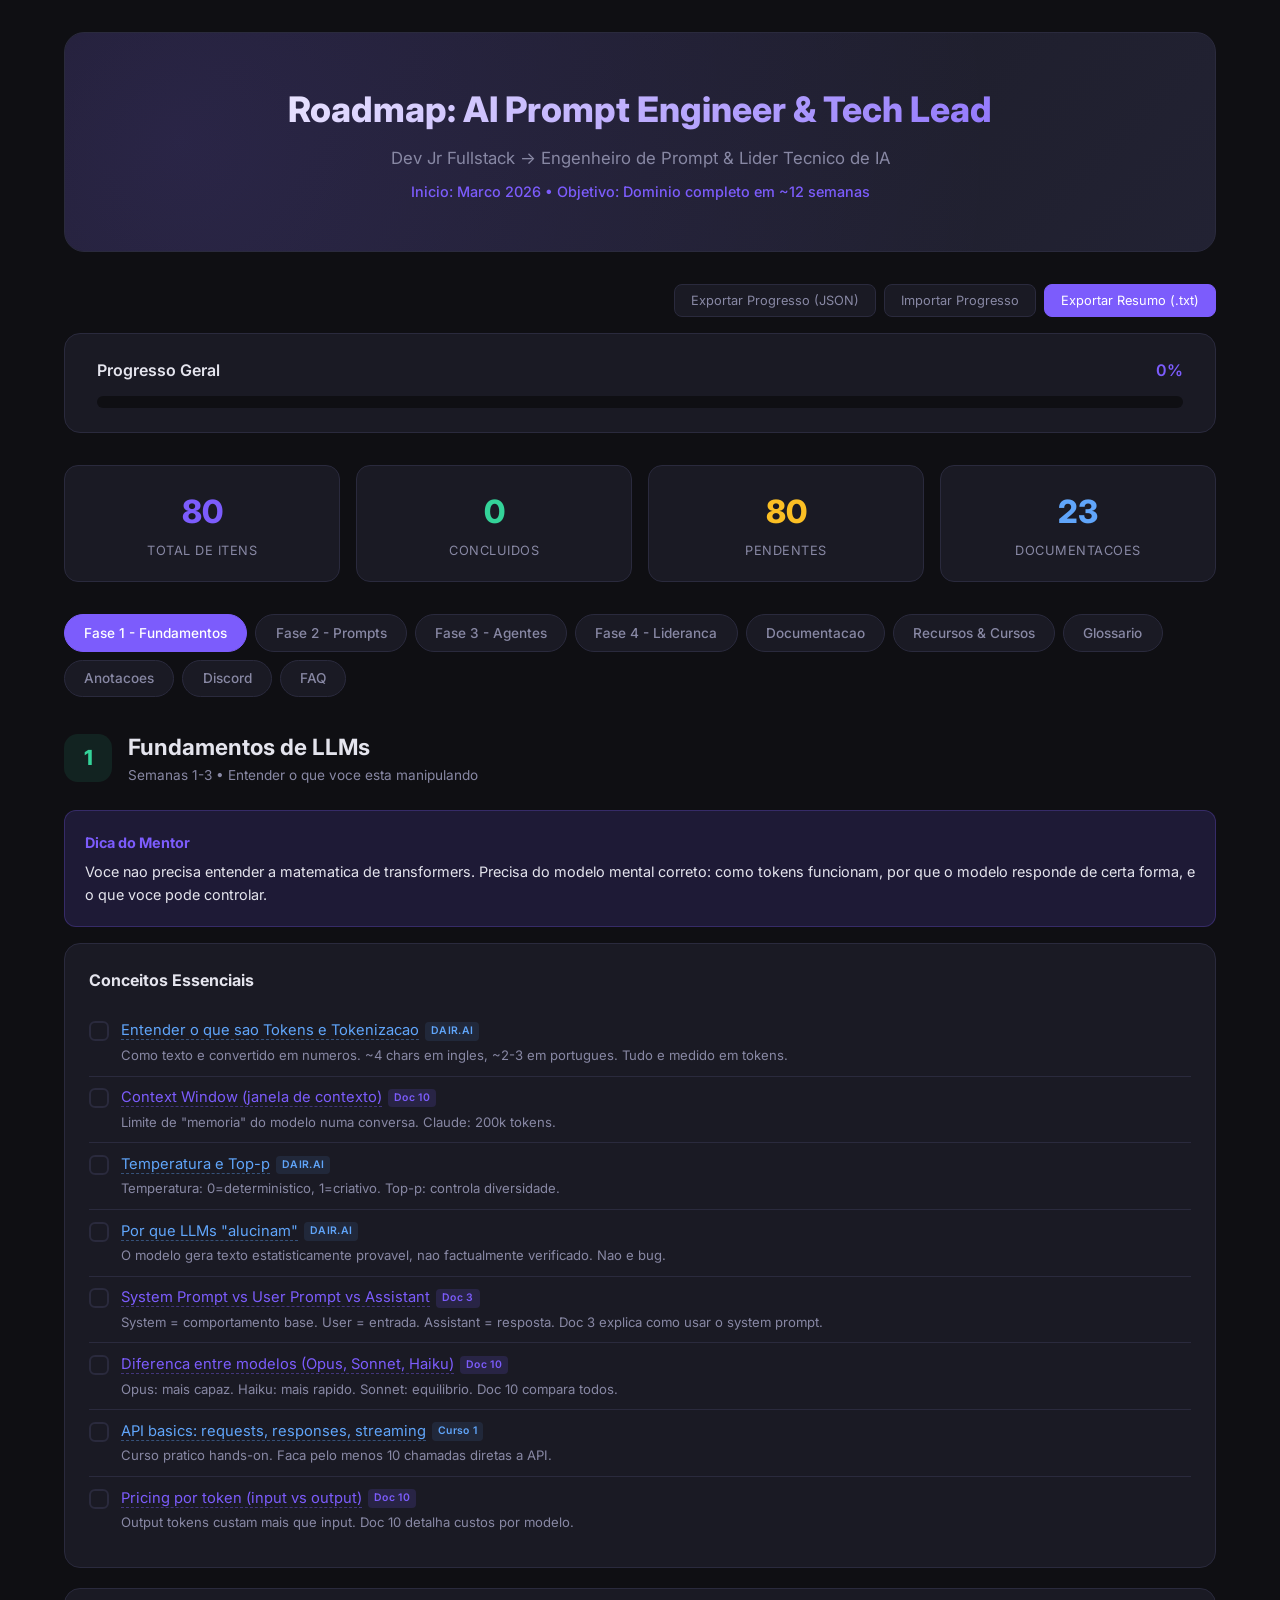
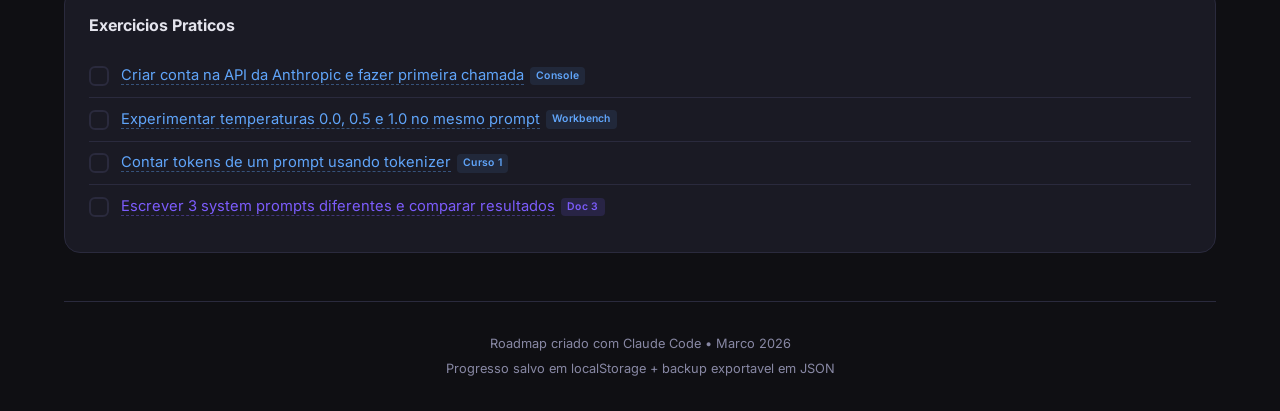
==== index.html @ b3bf8d12 "rename roadmap-ai-engineer.html to index.html for GitHub Pages" ====
<!DOCTYPE html>
<html lang="pt-BR">
<head>
<meta charset="UTF-8">
<meta name="viewport" content="width=device-width, initial-scale=1.0">
<title>Roadmap - AI Prompt Engineer & Tech Lead</title>
<link rel="stylesheet" href="roadmap.css">
</head>
<body>
<div class="container">

  <div class="header">
    <h1>Roadmap: AI Prompt Engineer &amp; Tech Lead</h1>
    <p>Dev Jr Fullstack &rarr; Engenheiro de Prompt &amp; Lider Tecnico de IA</p>
    <div class="subtitle">Inicio: Marco 2026 &bull; Objetivo: Dominio completo em ~12 semanas</div>
  </div>

  <div class="backup-bar">
    <button class="backup-btn" onclick="exportProgress()">Exportar Progresso (JSON)</button>
    <button class="backup-btn" onclick="document.getElementById('importFile').click()">Importar Progresso</button>
    <input type="file" id="importFile" accept=".json" onchange="importProgress(event)">
    <button class="backup-btn primary" onclick="exportProgressTxt()">Exportar Resumo (.txt)</button>
  </div>

  <div class="global-progress">
    <div class="label"><span>Progresso Geral</span><span id="globalPercent">0%</span></div>
    <div class="progress-bar"><div class="fill" id="globalFill" style="width:0%"></div></div>
  </div>

  <div class="stats">
    <div class="stat-card"><div class="number" style="color:var(--accent)" id="statTotal">0</div><div class="desc">Total de Itens</div></div>
    <div class="stat-card"><div class="number" style="color:var(--green)" id="statDone">0</div><div class="desc">Concluidos</div></div>
    <div class="stat-card"><div class="number" style="color:var(--yellow)" id="statPending">0</div><div class="desc">Pendentes</div></div>
    <div class="stat-card"><div class="number" style="color:var(--blue)">23</div><div class="desc">Documentacoes</div></div>
  </div>

  <div class="tabs">
    <button class="tab-btn active" onclick="showPhase('phase1',this)">Fase 1 - Fundamentos</button>
    <button class="tab-btn" onclick="showPhase('phase2',this)">Fase 2 - Prompts</button>
    <button class="tab-btn" onclick="showPhase('phase3',this)">Fase 3 - Agentes</button>
    <button class="tab-btn" onclick="showPhase('phase4',this)">Fase 4 - Lideranca</button>
    <button class="tab-btn" onclick="showPhase('docs',this)">Documentacao</button>
    <button class="tab-btn" onclick="showPhase('resources',this)">Recursos &amp; Cursos</button>
    <button class="tab-btn" onclick="showPhase('glossary',this)">Glossario</button>
    <button class="tab-btn" onclick="showPhase('notes',this)">Anotacoes</button>
    <button class="tab-btn" onclick="showPhase('discord',this)">Discord</button>
    <button class="tab-btn" onclick="showPhase('faq',this)">FAQ</button>
  </div>

  <!-- Containers dinâmicos — preenchidos pelo roadmap.js -->
  <div id="phases-container"></div>
  <div class="phase" id="docs"></div>
  <div class="phase" id="resources"></div>
  <div class="phase" id="glossary"></div>

  <!-- Notas: estáticas, preservadas como estão -->
  <div class="phase" id="notes">
    <div class="phase-header">
      <div class="phase-badge" style="background:var(--accent-glow);color:var(--accent);">N</div>
      <div class="phase-info"><h2>Suas Anotacoes</h2><div class="duration">Tudo salvo automaticamente no navegador</div></div>
    </div>
    <div class="section"><h3>Aprendizados e Insights</h3><textarea class="notes-area" id="notesGeneral" placeholder="Registre aprendizados, descobertas e insights..." oninput="saveNotes()"></textarea></div>
    <div class="section"><h3>Duvidas para Investigar</h3><textarea class="notes-area" id="notesQuestions" placeholder="Anote duvidas para investigar depois..." oninput="saveNotes()"></textarea></div>
    <div class="section"><h3>Ideias para a Empresa</h3><textarea class="notes-area" id="notesIdeas" placeholder="Ideias de como aplicar IA na empresa..." oninput="saveNotes()"></textarea></div>
    <div class="section"><h3>Prompts que Funcionaram</h3><textarea class="notes-area" id="notesPrompts" placeholder="Cole prompts com bons resultados..." oninput="saveNotes()" style="min-height:200px;font-family:'JetBrains Mono',monospace;font-size:0.82rem;"></textarea></div>
  </div>

  <div class="phase" id="discord"></div>
  <div class="phase" id="faq"></div>

  <div class="footer">
    <p>Roadmap criado com Claude Code &bull; Marco 2026</p>
    <p style="margin-top:0.25rem;">Progresso salvo em localStorage + backup exportavel em JSON</p>
  </div>

</div>

<script src="roadmap-data.js"></script>
<script src="roadmap.js"></script>
</body>
</html>
---- roadmap.css ----
@import url('https://fonts.googleapis.com/css2?family=Inter:wght@300;400;500;600;700;800&family=JetBrains+Mono:wght@400;500&display=swap');

:root {
--bg: #0f0f13;
--surface: #1a1a24;
--surface2: #222233;
--surface3: #16161f;
--border: #2a2a3d;
--text: #e4e4ed;
--text-muted: #8888a4;
--accent: #7c5cfc;
--accent-glow: rgba(124, 92, 252, 0.15);
--green: #34d399;
--green-bg: rgba(52, 211, 153, 0.1);
--yellow: #fbbf24;
--yellow-bg: rgba(251, 191, 36, 0.1);
--blue: #60a5fa;
--blue-bg: rgba(96, 165, 250, 0.1);
--red: #f87171;
--red-bg: rgba(248, 113, 113, 0.1);
--orange: #fb923c;
--orange-bg: rgba(251, 146, 60, 0.1);
--purple: #a855f7;
--purple-bg: rgba(168, 85, 247, 0.1);
}

* { margin: 0; padding: 0; box-sizing: border-box; }

body {
font-family: 'Inter', sans-serif;
background: var(--bg);
color: var(--text);
line-height: 1.6;
min-height: 100vh;
}

.container { max-width: 1200px; margin: 0 auto; padding: 2rem 1.5rem; }

/* Header */
.header {
text-align: center; margin-bottom: 2rem; padding: 3rem 2rem;
background: linear-gradient(135deg, var(--surface) 0%, var(--surface2) 100%);
border-radius: 20px; border: 1px solid var(--border); position: relative; overflow: hidden;
}
.header::before {
content: ''; position: absolute; top: -50%; left: -50%; width: 200%; height: 200%;
background: radial-gradient(circle at 30% 50%, var(--accent-glow) 0%, transparent 50%); pointer-events: none;
}
.header h1 {
font-size: 2.2rem; font-weight: 800; margin-bottom: 0.5rem;
background: linear-gradient(135deg, #fff 0%, var(--accent) 100%);
-webkit-background-clip: text; -webkit-text-fill-color: transparent; position: relative;
}
.header p { color: var(--text-muted); font-size: 1.05rem; position: relative; }
.header .subtitle { margin-top: 0.5rem; font-size: 0.9rem; color: var(--accent); font-weight: 500; }

/* Backup bar */
.backup-bar {
display: flex; justify-content: flex-end; gap: 0.5rem; margin-bottom: 1rem; flex-wrap: wrap;
}
.backup-btn {
padding: 0.5rem 1rem; background: var(--surface); border: 1px solid var(--border);
border-radius: 8px; color: var(--text-muted); font-size: 0.8rem; cursor: pointer;
font-family: inherit; transition: all 0.2s;
}
.backup-btn:hover { border-color: var(--accent); color: var(--text); }
.backup-btn.primary { background: var(--accent); border-color: var(--accent); color: #fff; }
#importFile { display: none; }

/* Global Progress */
.global-progress {
margin-bottom: 2rem; background: var(--surface); border-radius: 16px;
padding: 1.5rem 2rem; border: 1px solid var(--border);
}
.global-progress .label { display: flex; justify-content: space-between; margin-bottom: 0.75rem; font-weight: 600; }
.global-progress .label span:last-child { color: var(--accent); }
.progress-bar { height: 12px; background: var(--bg); border-radius: 999px; overflow: hidden; }
.progress-bar .fill { height: 100%; background: linear-gradient(90deg, var(--accent), #a78bfa); border-radius: 999px; transition: width 0.5s ease; }

/* Stats */
.stats { display: grid; grid-template-columns: repeat(4, 1fr); gap: 1rem; margin-bottom: 2rem; }
.stat-card { background: var(--surface); border: 1px solid var(--border); border-radius: 14px; padding: 1.25rem; text-align: center; }
.stat-card .number { font-size: 2rem; font-weight: 800; }
.stat-card .desc { color: var(--text-muted); font-size: 0.8rem; text-transform: uppercase; letter-spacing: 0.5px; margin-top: 0.25rem; }

/* Tabs */
.tabs { display: flex; gap: 0.5rem; margin-bottom: 2rem; flex-wrap: wrap; }
.tab-btn {
padding: 0.6rem 1.2rem; background: var(--surface); border: 1px solid var(--border);
border-radius: 999px; color: var(--text-muted); font-size: 0.85rem; font-weight: 500;
cursor: pointer; transition: all 0.2s; font-family: inherit; white-space: nowrap;
}
.tab-btn:hover { border-color: var(--accent); color: var(--text); }
.tab-btn.active { background: var(--accent); border-color: var(--accent); color: #fff; }

/* Phase */
.phase { display: none; }
.phase.active { display: block; }
.phase-header { display: flex; align-items: center; gap: 1rem; margin-bottom: 1.5rem; }
.phase-badge {
width: 48px; height: 48px; border-radius: 14px; display: flex; align-items: center;
justify-content: center; font-size: 1.3rem; font-weight: 800; flex-shrink: 0;
}
.phase-info h2 { font-size: 1.4rem; font-weight: 700; }
.phase-info .duration { color: var(--text-muted); font-size: 0.85rem; }

/* Section */
.section {
background: var(--surface); border: 1px solid var(--border); border-radius: 16px;
padding: 1.5rem; margin-bottom: 1.25rem;
}
.section h3 { font-size: 1rem; font-weight: 700; margin-bottom: 1rem; display: flex; align-items: center; gap: 0.5rem; }

/* Checklist */
.checklist { list-style: none; }
.checklist li { display: flex; align-items: flex-start; gap: 0.75rem; padding: 0.6rem 0; border-bottom: 1px solid var(--border); font-size: 0.92rem; }
.checklist li:last-child { border-bottom: none; }
.checklist input[type="checkbox"] {
appearance: none; -webkit-appearance: none; width: 20px; height: 20px; min-width: 20px;
border: 2px solid var(--border); border-radius: 6px; cursor: pointer; margin-top: 2px;
transition: all 0.2s; position: relative;
}
.checklist input[type="checkbox"]:checked { background: var(--green); border-color: var(--green); }
.checklist input[type="checkbox"]:checked::after {
content: '\2713'; position: absolute; top: 50%; left: 50%; transform: translate(-50%, -50%);
color: #000; font-size: 12px; font-weight: 700;
}
.checklist input[type="checkbox"]:checked + .item-text { text-decoration: line-through; color: var(--text-muted); }
.item-text { flex: 1; }
.item-text .detail { color: var(--text-muted); font-size: 0.82rem; display: block; margin-top: 2px; }
/* Related items inside doc blocks */
.doc-related {
margin-top: 1.25rem; padding-top: 1rem; border-top: 1px dashed var(--border);
}
.doc-related .doc-related-title {
font-size: 0.8rem; font-weight: 700; color: var(--green); text-transform: uppercase;
letter-spacing: 0.5px; margin-bottom: 0.75rem; display: flex; align-items: center; gap: 0.5rem;
}
.doc-related .doc-related-title::before { content: '\2713'; }
.doc-related .doc-checklist { list-style: none; padding: 0; }
.doc-related .doc-checklist li {
display: flex; align-items: center; gap: 0.6rem; padding: 0.5rem 0.75rem;
background: var(--bg); border-radius: 8px; margin-bottom: 0.4rem; font-size: 0.85rem;
transition: background 0.2s;
}
.doc-related .doc-checklist li:hover { background: var(--surface2); }
.doc-related .doc-checklist li .phase-tag {
font-size: 0.6rem; padding: 2px 6px; border-radius: 4px; font-weight: 600;
letter-spacing: 0.3px; flex-shrink: 0;
}
.phase-tag-1 { background: var(--green-bg); color: var(--green); }
.phase-tag-2 { background: var(--yellow-bg); color: var(--yellow); }
.phase-tag-3 { background: var(--blue-bg); color: var(--blue); }
.phase-tag-4 { background: var(--orange-bg); color: var(--orange); }

.doc-related .doc-checklist input[type="checkbox"] {
appearance: none; -webkit-appearance: none; width: 18px; height: 18px; min-width: 18px;
border: 2px solid var(--border); border-radius: 5px; cursor: pointer;
transition: all 0.2s; position: relative;
}
.doc-related .doc-checklist input[type="checkbox"]:checked {
background: var(--green); border-color: var(--green);
}
.doc-related .doc-checklist input[type="checkbox"]:checked::after {
content: '\2713'; position: absolute; top: 50%; left: 50%; transform: translate(-50%, -50%);
color: #000; font-size: 11px; font-weight: 700;
}
.doc-related .doc-checklist .item-label { flex: 1; }
.doc-related .doc-checklist input[type="checkbox"]:checked ~ .item-label {
text-decoration: line-through; color: var(--text-muted);
}

.item-text a.item-link {
color: var(--accent); text-decoration: none; border-bottom: 1px dashed rgba(124,92,252,0.4);
transition: all 0.2s;
}
.item-text a.item-link:hover { color: #a78bfa; border-bottom-color: #a78bfa; }
.item-text a.item-link.ext { color: var(--blue); border-bottom-color: rgba(96,165,250,0.4); }
.item-text a.item-link.ext:hover { color: #93c5fd; border-bottom-color: #93c5fd; }
.item-text .link-badge {
display: inline-block; font-size: 0.65rem; padding: 1px 6px; border-radius: 4px;
background: var(--accent-glow); color: var(--accent); margin-left: 6px; vertical-align: middle;
font-weight: 600; letter-spacing: 0.3px;
}
.item-text .link-badge.ext-badge { background: var(--blue-bg); color: var(--blue); }

/* Tip */
.tip { background: var(--accent-glow); border: 1px solid rgba(124,92,252,0.25); border-radius: 12px; padding: 1.25rem; margin-bottom: 1rem; font-size: 0.9rem; }
.tip .tip-title { font-weight: 700; margin-bottom: 0.35rem; color: var(--accent); }

/* Resource cards */
.resources-grid { display: grid; grid-template-columns: repeat(auto-fill, minmax(280px, 1fr)); gap: 1rem; }
.resource-card {
background: var(--bg); border: 1px solid var(--border); border-radius: 12px; padding: 1.25rem;
transition: all 0.2s; text-decoration: none; color: inherit; display: block;
}
.resource-card:hover { border-color: var(--accent); transform: translateY(-2px); box-shadow: 0 8px 30px rgba(124,92,252,0.1); }
.tag { display: inline-block; padding: 0.2rem 0.65rem; border-radius: 999px; font-size: 0.7rem; font-weight: 600; text-transform: uppercase; letter-spacing: 0.5px; margin-bottom: 0.5rem; }
.tag-free { background: var(--green-bg); color: var(--green); }
.tag-docs { background: var(--blue-bg); color: var(--blue); }
.tag-course { background: var(--yellow-bg); color: var(--yellow); }
.tag-tool { background: var(--orange-bg); color: var(--orange); }
.tag-book { background: var(--red-bg); color: var(--red); }
.tag-community { background: var(--purple-bg); color: var(--purple); }
.tag-key { background: rgba(52,211,153,0.15); color: var(--green); }
.tag-leaked { background: rgba(251,191,36,0.18); color: var(--yellow); border: 1px solid rgba(251,191,36,0.35); }
.tag-leaked::before { content: '\2B50 '; }
.leaked-banner {
background: linear-gradient(135deg, rgba(251,191,36,0.08) 0%, rgba(251,146,60,0.08) 100%);
border: 1px solid rgba(251,191,36,0.25); border-radius: 10px; padding: 0.75rem 1rem;
margin-bottom: 1rem; font-size: 0.8rem; color: var(--yellow); display: flex; align-items: center; gap: 0.5rem;
}
.leaked-banner .lb-icon { font-size: 1.1rem; }
.leaked-banner .lb-text { color: var(--text-muted); }
.leaked-banner .lb-text strong { color: var(--yellow); }
.resource-card .title { font-weight: 600; font-size: 0.95rem; margin-bottom: 0.35rem; }
.resource-card .desc { color: var(--text-muted); font-size: 0.82rem; }

/* Doc summary blocks */
.doc-block {
background: var(--surface); border: 1px solid var(--border); border-radius: 16px;
margin-bottom: 1.25rem; overflow: hidden;
}
.doc-header {
padding: 1.25rem 1.5rem; cursor: pointer; display: flex; justify-content: space-between;
align-items: center; user-select: none; transition: background 0.2s;
}
.doc-header:hover { background: var(--surface2); }
.doc-header h3 { font-size: 1rem; font-weight: 700; display: flex; align-items: center; gap: 0.5rem; margin: 0; }
.doc-header .arrow { transition: transform 0.3s; color: var(--text-muted); font-size: 0.8rem; }
.doc-header.open .arrow { transform: rotate(180deg); }
.doc-header .doc-tag { margin-left: 0.75rem; }
.doc-body { padding: 0 1.5rem 1.5rem; display: none; }
.doc-body.open { display: block; }

.doc-body .key-point {
padding: 0.75rem 1rem; background: var(--bg); border-left: 3px solid var(--accent);
border-radius: 0 8px 8px 0; margin-bottom: 0.75rem; font-size: 0.88rem;
}
.doc-body .key-point strong { color: var(--accent); }
.doc-body .key-point .sub { color: var(--text-muted); font-size: 0.82rem; display: block; margin-top: 4px; }

.doc-body .example-box {
background: var(--surface3); border: 1px solid var(--border); border-radius: 10px;
padding: 1rem; margin: 0.75rem 0; font-family: 'JetBrains Mono', monospace; font-size: 0.8rem;
color: var(--text-muted); white-space: pre-wrap; line-height: 1.5; overflow-x: auto;
}
.doc-body .example-label { font-size: 0.75rem; color: var(--green); font-weight: 600; text-transform: uppercase; letter-spacing: 0.5px; margin-bottom: 0.5rem; display: block; }
.doc-body .bad-label { color: var(--red); }
.doc-body .good-label { color: var(--green); }

.doc-body .link-out {
display: inline-flex; align-items: center; gap: 0.35rem; color: var(--accent);
font-size: 0.85rem; text-decoration: none; font-weight: 500; margin-top: 0.5rem;
}
.doc-body .link-out:hover { text-decoration: underline; }

.doc-body ul { list-style: none; padding: 0; }
.doc-body ul li { padding: 0.4rem 0; padding-left: 1.25rem; position: relative; font-size: 0.88rem; border-bottom: 1px solid rgba(42,42,61,0.5); }
.doc-body ul li:last-child { border-bottom: none; }
.doc-body ul li::before { content: '\25B8'; position: absolute; left: 0; color: var(--accent); }

/* Concept grid */
.concept-grid { display: grid; grid-template-columns: repeat(auto-fill, minmax(250px, 1fr)); gap: 0.75rem; }
.concept { background: var(--bg); border: 1px solid var(--border); border-radius: 10px; padding: 1rem; }
.concept .term { font-weight: 700; font-size: 0.9rem; margin-bottom: 0.25rem; color: var(--accent); }
.concept .def { font-size: 0.82rem; color: var(--text-muted); }

/* Notes */
.notes-area {
width: 100%; min-height: 120px; background: var(--bg); border: 1px solid var(--border);
border-radius: 10px; padding: 1rem; color: var(--text); font-family: inherit; font-size: 0.9rem;
resize: vertical; outline: none; transition: border-color 0.2s;
}
.notes-area:focus { border-color: var(--accent); }

/* FAQ Search */
.faq-search {
width: 100%; background: var(--bg); border: 1px solid var(--border);
border-radius: 10px; padding: 0.75rem 1rem; color: var(--text); font-family: inherit;
font-size: 0.9rem; outline: none; transition: border-color 0.2s;
}
.faq-search:focus { border-color: var(--accent); }
.faq-search::placeholder { color: var(--text-muted); }

/* Discord */
.discord-section {
background: linear-gradient(135deg, #5865F2 0%, #4752c4 100%); border-radius: 16px;
padding: 2rem; margin-top: 1.5rem; color: #fff;
}
.discord-section h3 { color: #fff; margin-bottom: 0.75rem; font-size: 1.15rem; }
.discord-section p { opacity: 0.9; font-size: 0.9rem; margin-bottom: 0.5rem; }
.channel-list { list-style: none; margin-top: 1rem; }
.channel-list li { padding: 0.5rem 0.75rem; background: rgba(255,255,255,0.1); border-radius: 8px; margin-bottom: 0.5rem; font-size: 0.88rem; display: flex; align-items: center; gap: 0.5rem; }
.channel-list .ch-name { font-weight: 600; }

.footer { text-align: center; margin-top: 3rem; padding-top: 2rem; border-top: 1px solid var(--border); color: var(--text-muted); font-size: 0.8rem; }

@media (max-width: 768px) { .stats { grid-template-columns: repeat(2, 1fr); } .header h1 { font-size: 1.6rem; } }
@media (max-width: 480px) { .stats { grid-template-columns: 1fr; } .container { padding: 1rem; } }
@media print { body { background: #fff; color: #000; } .tab-btn, .notes-area, .backup-bar { display: none; } .phase { display: block !important; page-break-inside: avoid; } }
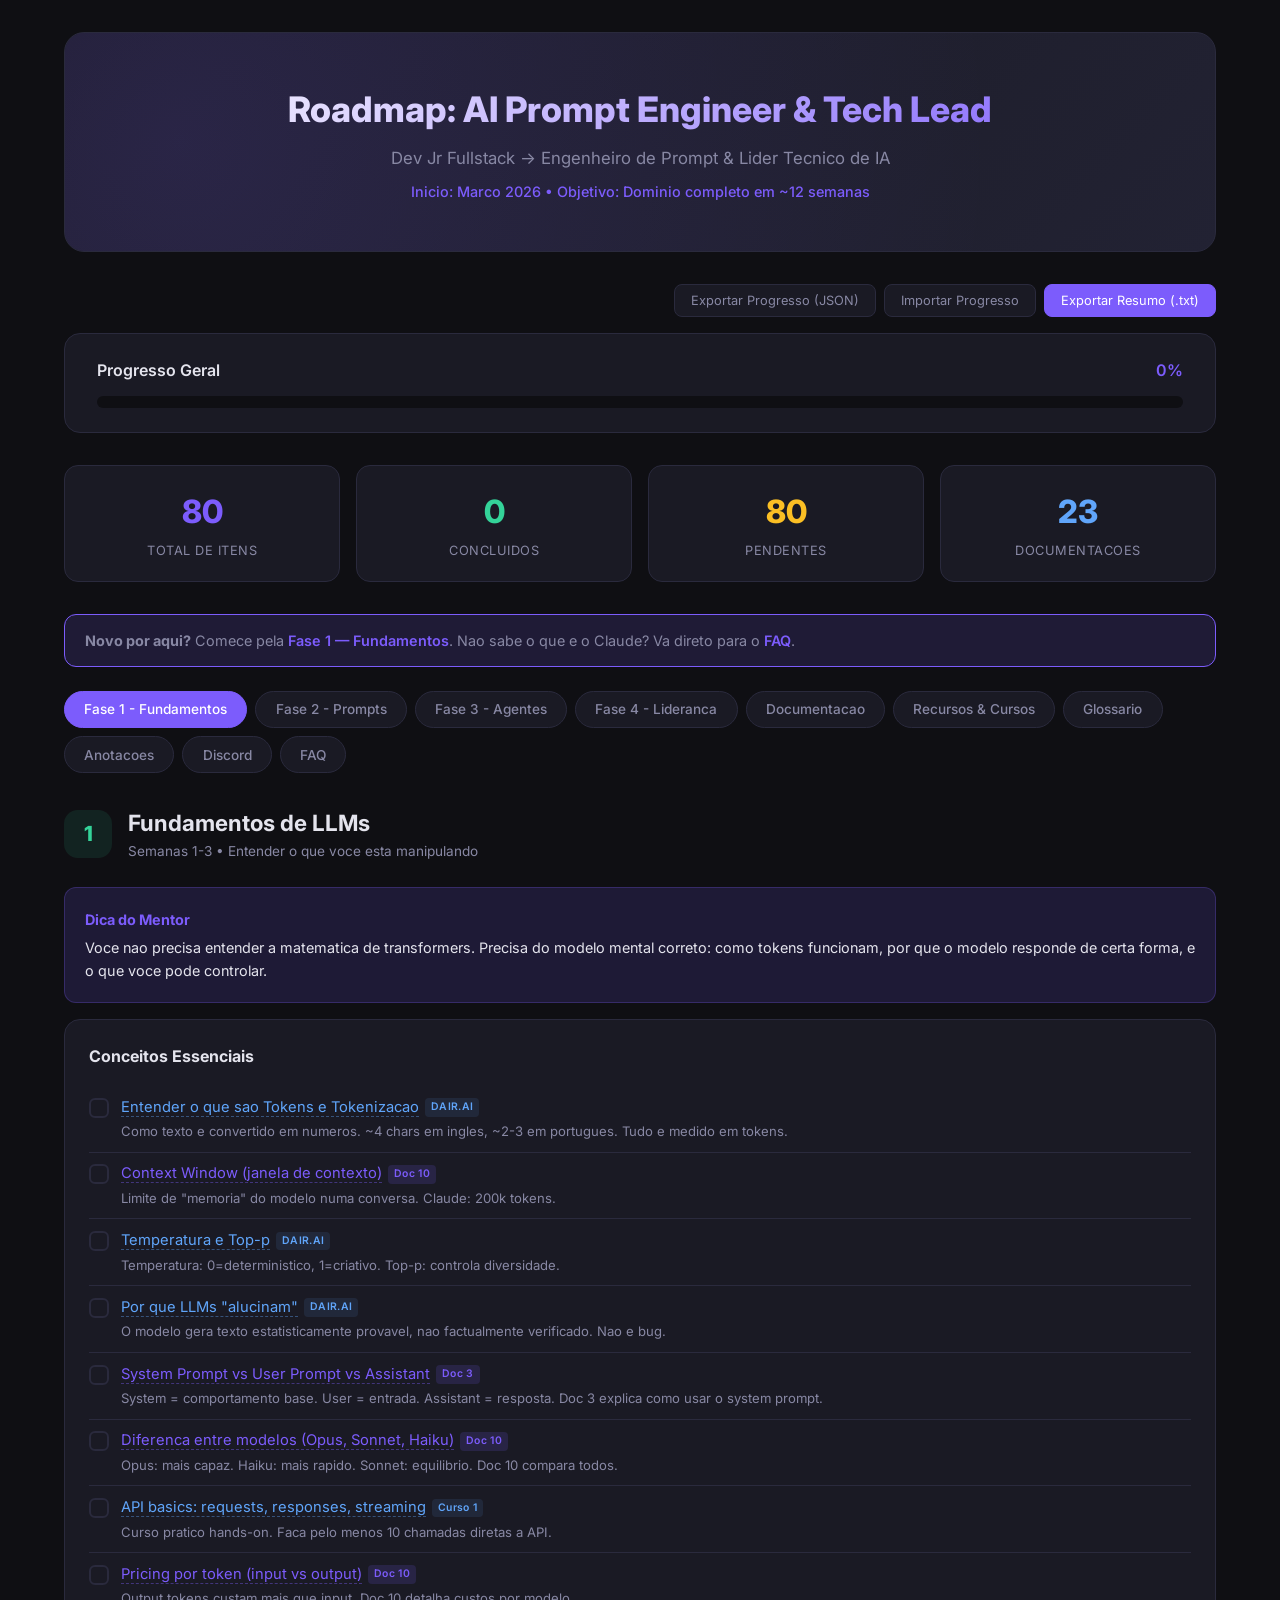
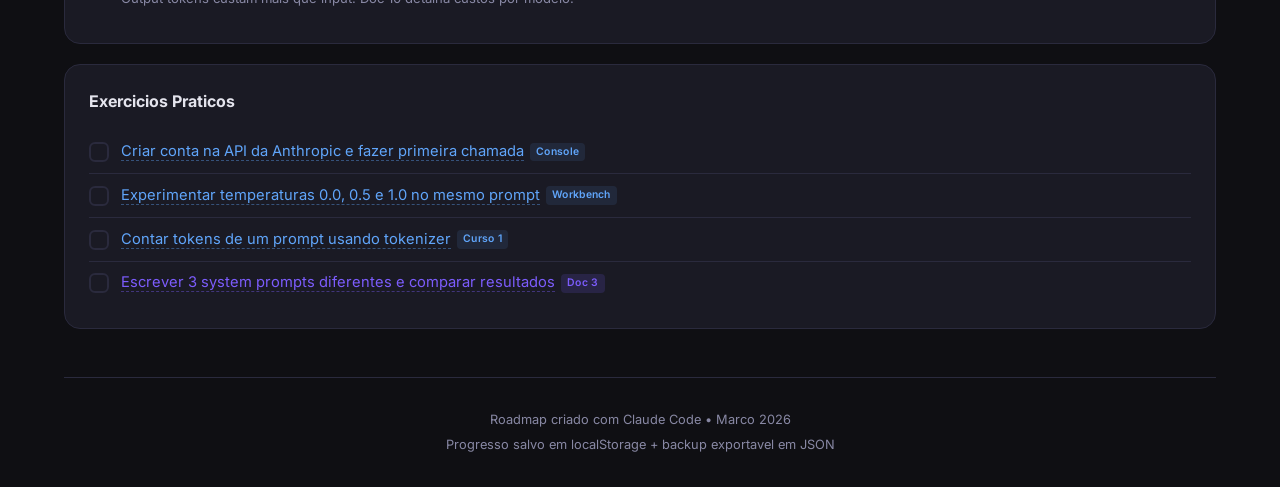
==== commit cf65d1d1: "improve mobile layout and add welcome banner for new users" ====
--- a/index.html
+++ b/index.html
@@ -32,6 +32,10 @@
     <div class="stat-card"><div class="number" style="color:var(--green)" id="statDone">0</div><div class="desc">Concluidos</div></div>
     <div class="stat-card"><div class="number" style="color:var(--yellow)" id="statPending">0</div><div class="desc">Pendentes</div></div>
     <div class="stat-card"><div class="number" style="color:var(--blue)">23</div><div class="desc">Documentacoes</div></div>
+  </div>
+
+  <div class="welcome-banner">
+    <strong>Novo por aqui?</strong> Comece pela <a href="#" onclick="showPhase('phase1', document.querySelector('.tab-btn'));return false;">Fase 1 — Fundamentos</a>. Nao sabe o que e o Claude? Va direto para o <a href="#" onclick="showPhase('faq', document.querySelectorAll('.tab-btn')[9]);return false;">FAQ</a>.
   </div>
 
   <div class="tabs">
--- a/roadmap.css
+++ b/roadmap.css
@@ -83,8 +83,17 @@
 .stat-card .number { font-size: 2rem; font-weight: 800; }
 .stat-card .desc { color: var(--text-muted); font-size: 0.8rem; text-transform: uppercase; letter-spacing: 0.5px; margin-top: 0.25rem; }
 
+/* Welcome banner */
+.welcome-banner {
+background: var(--accent-glow); border: 1px solid var(--accent); border-radius: 12px;
+padding: 0.85rem 1.25rem; margin-bottom: 1.5rem; font-size: 0.9rem; color: var(--text-muted);
+}
+.welcome-banner a { color: var(--accent); text-decoration: none; font-weight: 600; }
+.welcome-banner a:hover { text-decoration: underline; }
+
 /* Tabs */
-.tabs { display: flex; gap: 0.5rem; margin-bottom: 2rem; flex-wrap: wrap; }
+.tabs { display: flex; gap: 0.5rem; margin-bottom: 2rem; flex-wrap: wrap; overflow-x: auto; -webkit-overflow-scrolling: touch; scrollbar-width: none; }
+.tabs::-webkit-scrollbar { display: none; }
 .tab-btn {
 padding: 0.6rem 1.2rem; background: var(--surface); border: 1px solid var(--border);
 border-radius: 999px; color: var(--text-muted); font-size: 0.85rem; font-weight: 500;
@@ -296,6 +305,17 @@
 
 .footer { text-align: center; margin-top: 3rem; padding-top: 2rem; border-top: 1px solid var(--border); color: var(--text-muted); font-size: 0.8rem; }
 
-@media (max-width: 768px) { .stats { grid-template-columns: repeat(2, 1fr); } .header h1 { font-size: 1.6rem; } }
-@media (max-width: 480px) { .stats { grid-template-columns: 1fr; } .container { padding: 1rem; } }
+@media (max-width: 768px) {
+  .stats { grid-template-columns: repeat(2, 1fr); }
+  .header h1 { font-size: 1.6rem; }
+  .tabs { flex-wrap: nowrap; padding-bottom: 0.5rem; }
+  .backup-bar { justify-content: flex-start; }
+}
+@media (max-width: 480px) {
+  .stats { grid-template-columns: repeat(2, 1fr); }
+  .container { padding: 1rem; }
+  .header h1 { font-size: 1.3rem; }
+  .phase-info h2 { font-size: 1.1rem; }
+  .backup-btn { font-size: 0.75rem; padding: 0.4rem 0.75rem; }
+}
 @media print { body { background: #fff; color: #000; } .tab-btn, .notes-area, .backup-bar { display: none; } .phase { display: block !important; page-break-inside: avoid; } }
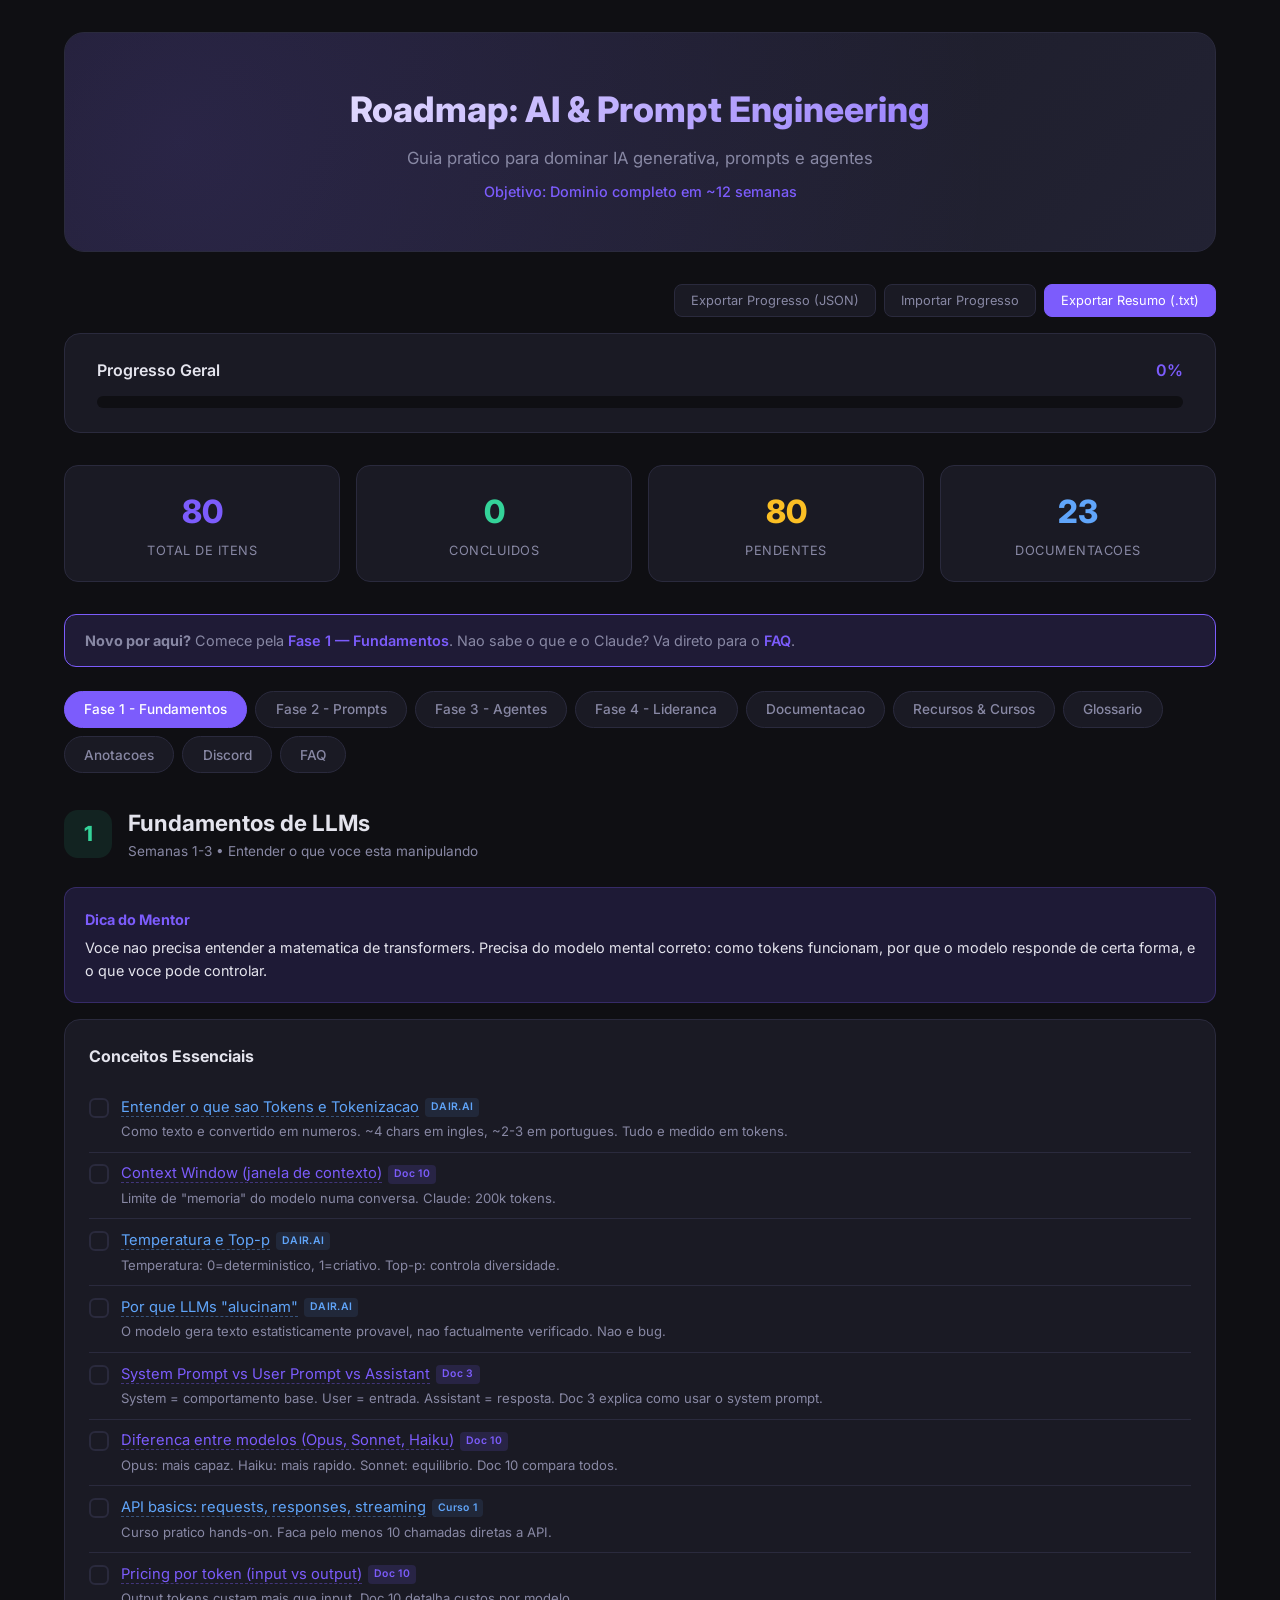
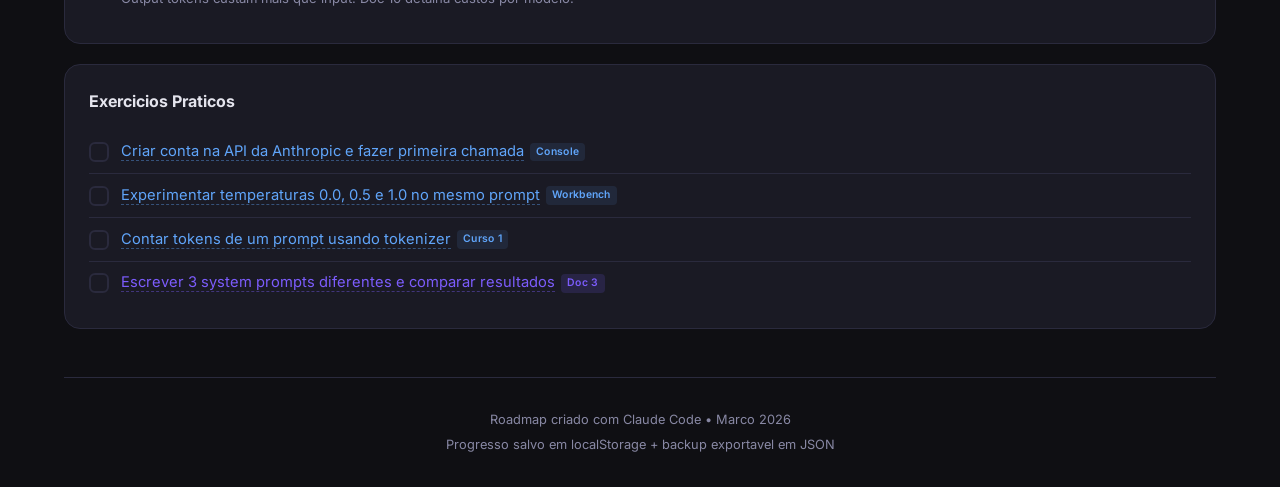
==== commit d32c3e13: "refactor: remove personal info from header for team sharing Generalized title, subtitle, and tips to" ====
--- a/index.html
+++ b/index.html
@@ -3,16 +3,16 @@
 <head>
 <meta charset="UTF-8">
 <meta name="viewport" content="width=device-width, initial-scale=1.0">
-<title>Roadmap - AI Prompt Engineer & Tech Lead</title>
+<title>Roadmap - AI & Prompt Engineering</title>
 <link rel="stylesheet" href="roadmap.css">
 </head>
 <body>
 <div class="container">
 
   <div class="header">
-    <h1>Roadmap: AI Prompt Engineer &amp; Tech Lead</h1>
-    <p>Dev Jr Fullstack &rarr; Engenheiro de Prompt &amp; Lider Tecnico de IA</p>
-    <div class="subtitle">Inicio: Marco 2026 &bull; Objetivo: Dominio completo em ~12 semanas</div>
+    <h1>Roadmap: AI &amp; Prompt Engineering</h1>
+    <p>Guia pratico para dominar IA generativa, prompts e agentes</p>
+    <div class="subtitle">Objetivo: Dominio completo em ~12 semanas</div>
   </div>
 
   <div class="backup-bar">
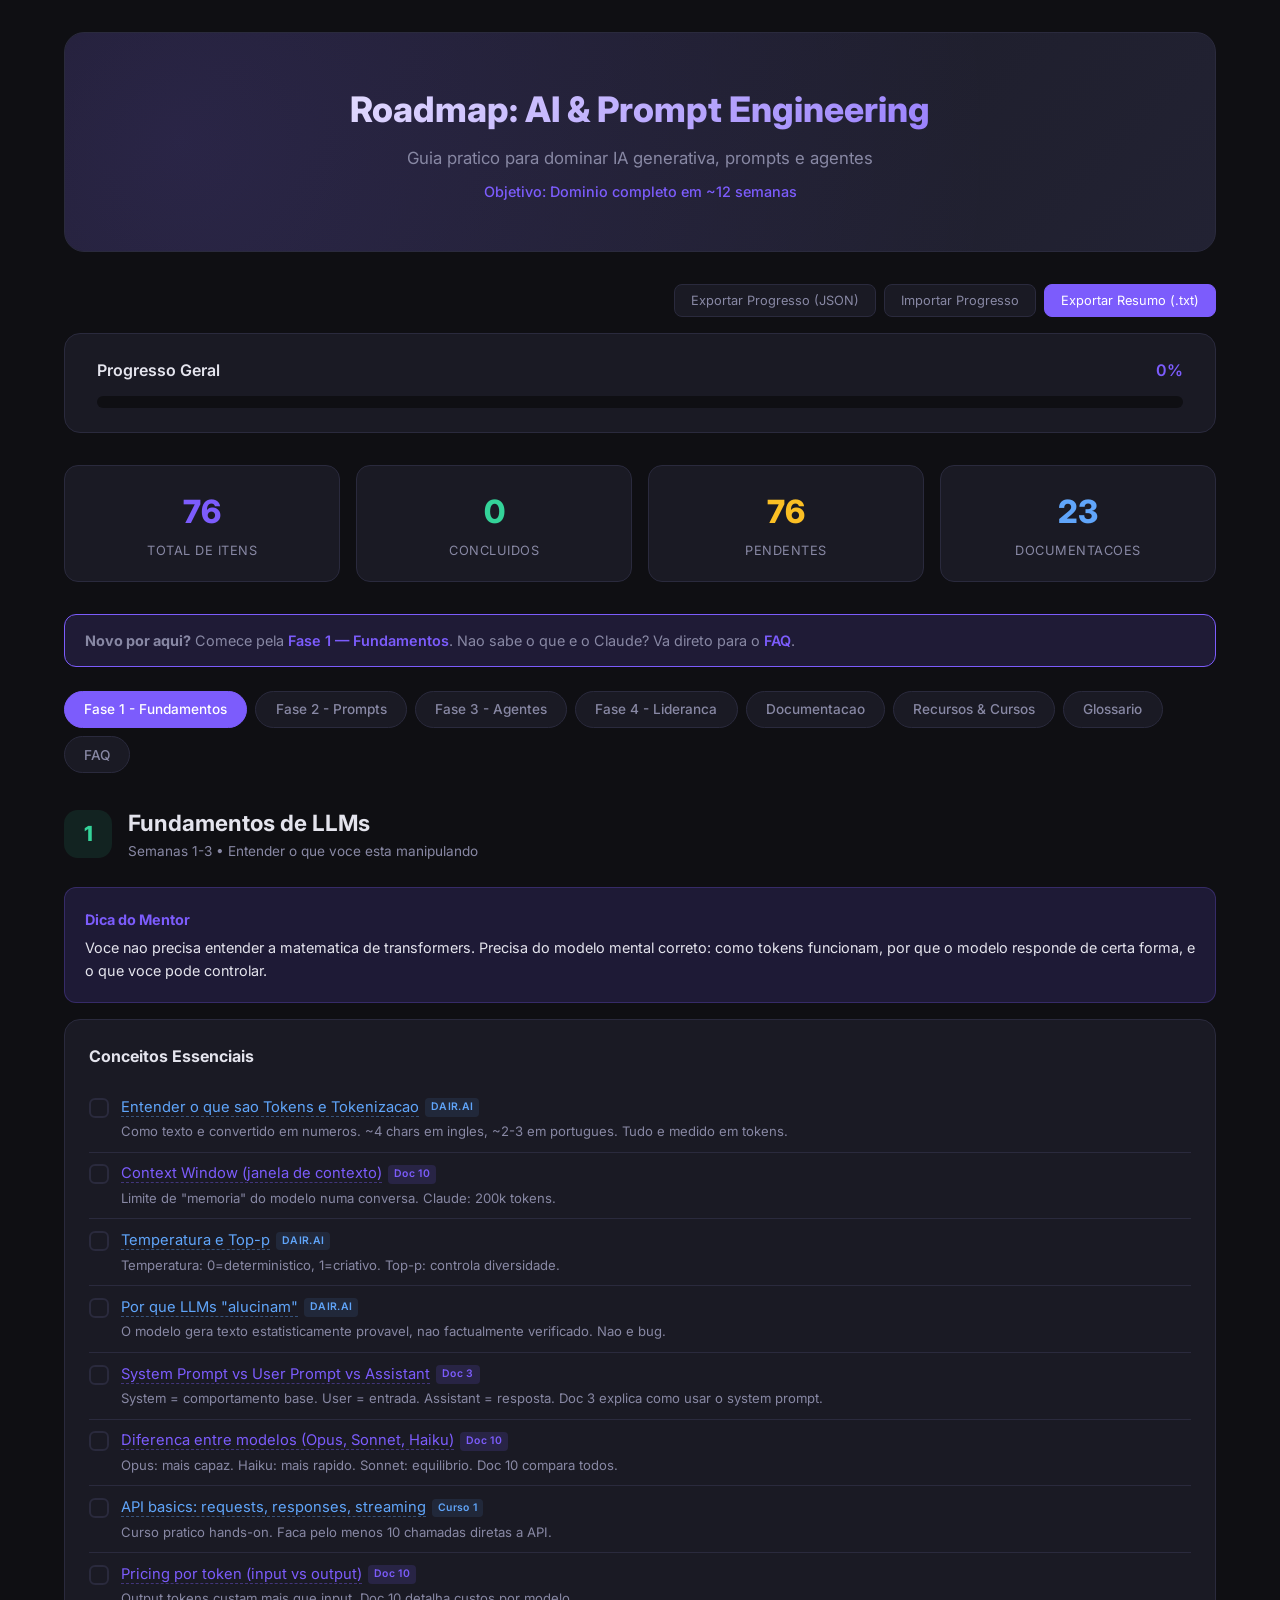
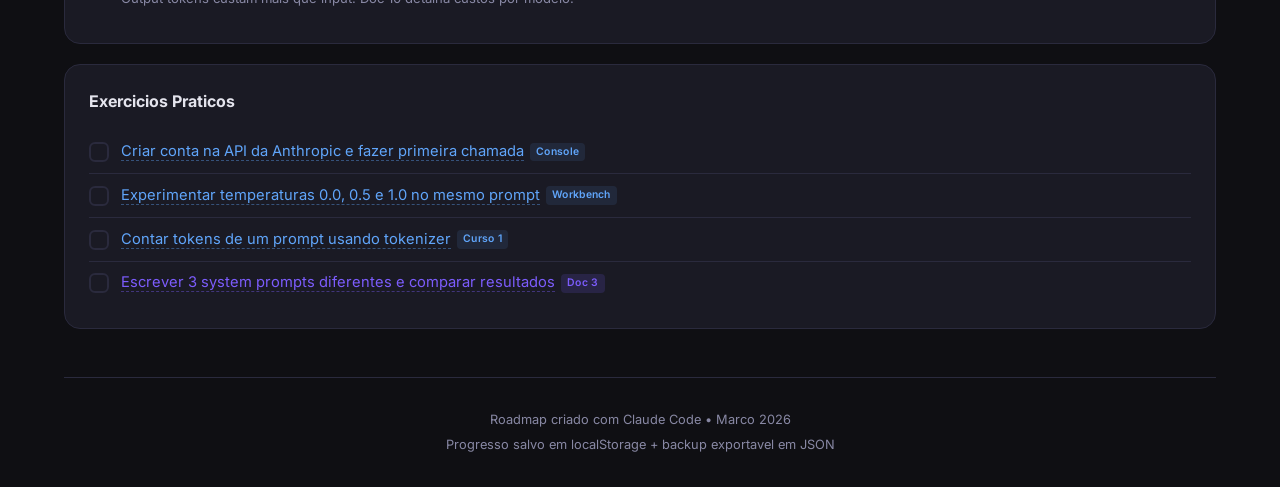
==== commit aad035ae: "remove Discord and Notes sections for team sharing These sections were personal (localStorage notes," ====
--- a/index.html
+++ b/index.html
@@ -35,7 +35,7 @@
   </div>
 
   <div class="welcome-banner">
-    <strong>Novo por aqui?</strong> Comece pela <a href="#" onclick="showPhase('phase1', document.querySelector('.tab-btn'));return false;">Fase 1 — Fundamentos</a>. Nao sabe o que e o Claude? Va direto para o <a href="#" onclick="showPhase('faq', document.querySelectorAll('.tab-btn')[9]);return false;">FAQ</a>.
+    <strong>Novo por aqui?</strong> Comece pela <a href="#" onclick="showPhase('phase1', document.querySelector('.tab-btn'));return false;">Fase 1 — Fundamentos</a>. Nao sabe o que e o Claude? Va direto para o <a href="#" onclick="showPhase('faq', document.querySelectorAll('.tab-btn')[7]);return false;">FAQ</a>.
   </div>
 
   <div class="tabs">
@@ -46,9 +46,7 @@
     <button class="tab-btn" onclick="showPhase('docs',this)">Documentacao</button>
     <button class="tab-btn" onclick="showPhase('resources',this)">Recursos &amp; Cursos</button>
     <button class="tab-btn" onclick="showPhase('glossary',this)">Glossario</button>
-    <button class="tab-btn" onclick="showPhase('notes',this)">Anotacoes</button>
-    <button class="tab-btn" onclick="showPhase('discord',this)">Discord</button>
-    <button class="tab-btn" onclick="showPhase('faq',this)">FAQ</button>
+<button class="tab-btn" onclick="showPhase('faq',this)">FAQ</button>
   </div>
 
   <!-- Containers dinâmicos — preenchidos pelo roadmap.js -->
@@ -57,19 +55,6 @@
   <div class="phase" id="resources"></div>
   <div class="phase" id="glossary"></div>
 
-  <!-- Notas: estáticas, preservadas como estão -->
-  <div class="phase" id="notes">
-    <div class="phase-header">
-      <div class="phase-badge" style="background:var(--accent-glow);color:var(--accent);">N</div>
-      <div class="phase-info"><h2>Suas Anotacoes</h2><div class="duration">Tudo salvo automaticamente no navegador</div></div>
-    </div>
-    <div class="section"><h3>Aprendizados e Insights</h3><textarea class="notes-area" id="notesGeneral" placeholder="Registre aprendizados, descobertas e insights..." oninput="saveNotes()"></textarea></div>
-    <div class="section"><h3>Duvidas para Investigar</h3><textarea class="notes-area" id="notesQuestions" placeholder="Anote duvidas para investigar depois..." oninput="saveNotes()"></textarea></div>
-    <div class="section"><h3>Ideias para a Empresa</h3><textarea class="notes-area" id="notesIdeas" placeholder="Ideias de como aplicar IA na empresa..." oninput="saveNotes()"></textarea></div>
-    <div class="section"><h3>Prompts que Funcionaram</h3><textarea class="notes-area" id="notesPrompts" placeholder="Cole prompts com bons resultados..." oninput="saveNotes()" style="min-height:200px;font-family:'JetBrains Mono',monospace;font-size:0.82rem;"></textarea></div>
-  </div>
-
-  <div class="phase" id="discord"></div>
   <div class="phase" id="faq"></div>
 
   <div class="footer">
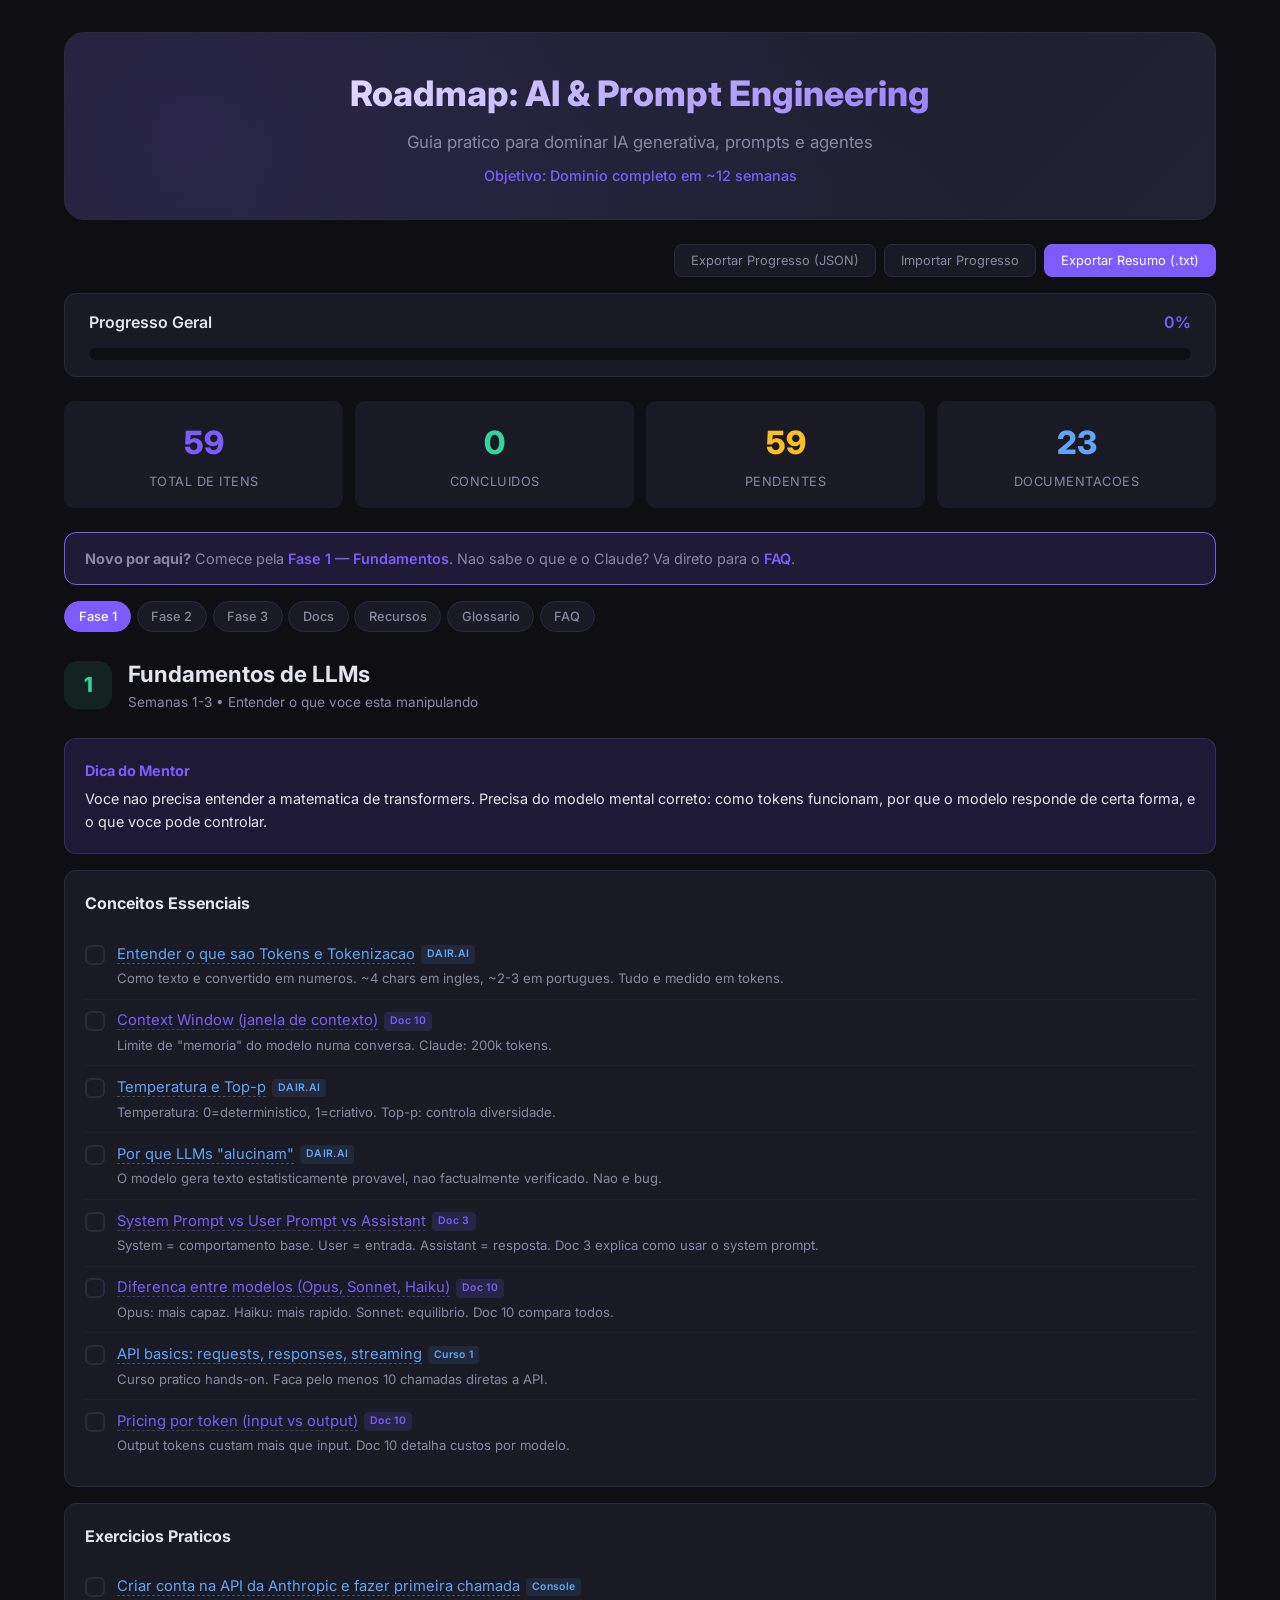
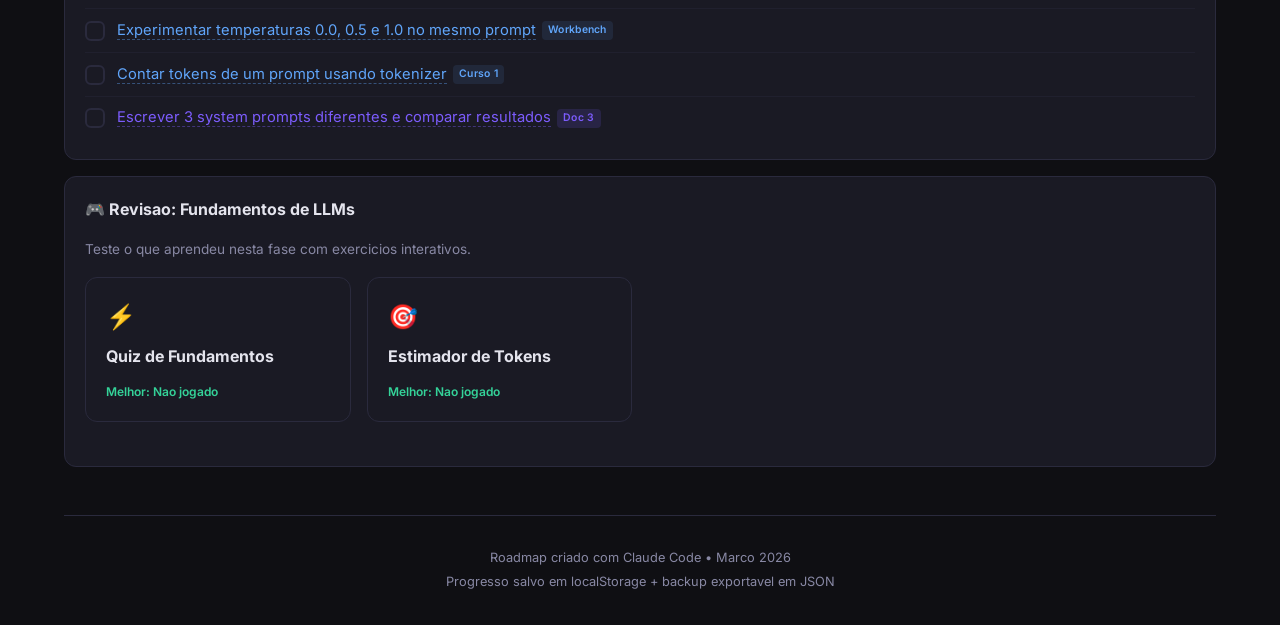
==== commit a7e2c5a2: "feat: add inline review minigames per phase and compact layout - Compact tabs (shorter labels, less " ====
--- a/index.html
+++ b/index.html
@@ -39,14 +39,14 @@
   </div>
 
   <div class="tabs">
-    <button class="tab-btn active" onclick="showPhase('phase1',this)">Fase 1 - Fundamentos</button>
-    <button class="tab-btn" onclick="showPhase('phase2',this)">Fase 2 - Prompts</button>
-    <button class="tab-btn" onclick="showPhase('phase3',this)">Fase 3 - Agentes</button>
-    <button class="tab-btn" onclick="showPhase('phase4',this)">Fase 4 - Lideranca</button>
-    <button class="tab-btn" onclick="showPhase('docs',this)">Documentacao</button>
-    <button class="tab-btn" onclick="showPhase('resources',this)">Recursos &amp; Cursos</button>
+    <button class="tab-btn active" onclick="showPhase('phase1',this)">Fase 1</button>
+    <button class="tab-btn" onclick="showPhase('phase2',this)">Fase 2</button>
+    <button class="tab-btn" onclick="showPhase('phase3',this)">Fase 3</button>
+    <button class="tab-btn" onclick="showPhase('phase4',this)" id="tab-phase4" style="display:none;">Fase 4</button>
+    <button class="tab-btn" onclick="showPhase('docs',this)">Docs</button>
+    <button class="tab-btn" onclick="showPhase('resources',this)">Recursos</button>
     <button class="tab-btn" onclick="showPhase('glossary',this)">Glossario</button>
-<button class="tab-btn" onclick="showPhase('faq',this)">FAQ</button>
+    <button class="tab-btn" onclick="showPhase('faq',this)">FAQ</button>
   </div>
 
   <!-- Containers dinâmicos — preenchidos pelo roadmap.js -->
--- a/roadmap.css
+++ b/roadmap.css
@@ -38,7 +38,7 @@
 
 /* Header */
 .header {
-text-align: center; margin-bottom: 2rem; padding: 3rem 2rem;
+text-align: center; margin-bottom: 1.5rem; padding: 2rem 1.5rem;
 background: linear-gradient(135deg, var(--surface) 0%, var(--surface2) 100%);
 border-radius: 20px; border: 1px solid var(--border); position: relative; overflow: hidden;
 }
@@ -69,8 +69,8 @@
 
 /* Global Progress */
 .global-progress {
-margin-bottom: 2rem; background: var(--surface); border-radius: 16px;
-padding: 1.5rem 2rem; border: 1px solid var(--border);
+margin-bottom: 1.5rem; background: var(--surface); border-radius: 12px;
+padding: 1rem 1.5rem; border: 1px solid var(--border);
 }
 .global-progress .label { display: flex; justify-content: space-between; margin-bottom: 0.75rem; font-weight: 600; }
 .global-progress .label span:last-child { color: var(--accent); }
@@ -78,25 +78,25 @@
 .progress-bar .fill { height: 100%; background: linear-gradient(90deg, var(--accent), #a78bfa); border-radius: 999px; transition: width 0.5s ease; }
 
 /* Stats */
-.stats { display: grid; grid-template-columns: repeat(4, 1fr); gap: 1rem; margin-bottom: 2rem; }
-.stat-card { background: var(--surface); border: 1px solid var(--border); border-radius: 14px; padding: 1.25rem; text-align: center; }
+.stats { display: grid; grid-template-columns: repeat(4, 1fr); gap: 0.75rem; margin-bottom: 1.5rem; }
+.stat-card { background: var(--surface); border: none; border-radius: 10px; padding: 1rem; text-align: center; }
 .stat-card .number { font-size: 2rem; font-weight: 800; }
 .stat-card .desc { color: var(--text-muted); font-size: 0.8rem; text-transform: uppercase; letter-spacing: 0.5px; margin-top: 0.25rem; }
 
 /* Welcome banner */
 .welcome-banner {
 background: var(--accent-glow); border: 1px solid var(--accent); border-radius: 12px;
-padding: 0.85rem 1.25rem; margin-bottom: 1.5rem; font-size: 0.9rem; color: var(--text-muted);
+padding: 0.85rem 1.25rem; margin-bottom: 1rem; font-size: 0.9rem; color: var(--text-muted);
 }
 .welcome-banner a { color: var(--accent); text-decoration: none; font-weight: 600; }
 .welcome-banner a:hover { text-decoration: underline; }
 
 /* Tabs */
-.tabs { display: flex; gap: 0.5rem; margin-bottom: 2rem; flex-wrap: wrap; overflow-x: auto; -webkit-overflow-scrolling: touch; scrollbar-width: none; }
+.tabs { display: flex; gap: 0.35rem; margin-bottom: 1.5rem; flex-wrap: nowrap; overflow-x: auto; -webkit-overflow-scrolling: touch; scrollbar-width: none; }
 .tabs::-webkit-scrollbar { display: none; }
 .tab-btn {
-padding: 0.6rem 1.2rem; background: var(--surface); border: 1px solid var(--border);
-border-radius: 999px; color: var(--text-muted); font-size: 0.85rem; font-weight: 500;
+padding: 0.45rem 0.85rem; background: var(--surface); border: 1px solid var(--border);
+border-radius: 999px; color: var(--text-muted); font-size: 0.8rem; font-weight: 500;
 cursor: pointer; transition: all 0.2s; font-family: inherit; white-space: nowrap;
 }
 .tab-btn:hover { border-color: var(--accent); color: var(--text); }
@@ -115,14 +115,14 @@
 
 /* Section */
 .section {
-background: var(--surface); border: 1px solid var(--border); border-radius: 16px;
-padding: 1.5rem; margin-bottom: 1.25rem;
+background: var(--surface); border: 1px solid var(--border); border-radius: 12px;
+padding: 1.25rem; margin-bottom: 1rem;
 }
 .section h3 { font-size: 1rem; font-weight: 700; margin-bottom: 1rem; display: flex; align-items: center; gap: 0.5rem; }
 
 /* Checklist */
 .checklist { list-style: none; }
-.checklist li { display: flex; align-items: flex-start; gap: 0.75rem; padding: 0.6rem 0; border-bottom: 1px solid var(--border); font-size: 0.92rem; }
+.checklist li { display: flex; align-items: flex-start; gap: 0.75rem; padding: 0.6rem 0; border-bottom: 1px solid rgba(42,42,61,0.4); font-size: 0.92rem; }
 .checklist li:last-child { border-bottom: none; }
 .checklist input[type="checkbox"] {
 appearance: none; -webkit-appearance: none; width: 20px; height: 20px; min-width: 20px;
@@ -275,14 +275,6 @@
 .concept .term { font-weight: 700; font-size: 0.9rem; margin-bottom: 0.25rem; color: var(--accent); }
 .concept .def { font-size: 0.82rem; color: var(--text-muted); }
 
-/* Notes */
-.notes-area {
-width: 100%; min-height: 120px; background: var(--bg); border: 1px solid var(--border);
-border-radius: 10px; padding: 1rem; color: var(--text); font-family: inherit; font-size: 0.9rem;
-resize: vertical; outline: none; transition: border-color 0.2s;
-}
-.notes-area:focus { border-color: var(--accent); }
-
 /* FAQ Search */
 .faq-search {
 width: 100%; background: var(--bg); border: 1px solid var(--border);
@@ -292,16 +284,77 @@
 .faq-search:focus { border-color: var(--accent); }
 .faq-search::placeholder { color: var(--text-muted); }
 
-/* Discord */
-.discord-section {
-background: linear-gradient(135deg, #5865F2 0%, #4752c4 100%); border-radius: 16px;
-padding: 2rem; margin-top: 1.5rem; color: #fff;
-}
-.discord-section h3 { color: #fff; margin-bottom: 0.75rem; font-size: 1.15rem; }
-.discord-section p { opacity: 0.9; font-size: 0.9rem; margin-bottom: 0.5rem; }
-.channel-list { list-style: none; margin-top: 1rem; }
-.channel-list li { padding: 0.5rem 0.75rem; background: rgba(255,255,255,0.1); border-radius: 8px; margin-bottom: 0.5rem; font-size: 0.88rem; display: flex; align-items: center; gap: 0.5rem; }
-.channel-list .ch-name { font-weight: 600; }
+/* Minigames */
+.minigame-grid { display: grid; grid-template-columns: repeat(auto-fill, minmax(240px, 1fr)); gap: 1rem; margin-bottom: 1.5rem; }
+.minigame-card {
+background: var(--surface); border: 1px solid var(--border); border-radius: 12px;
+padding: 1.25rem; cursor: pointer; transition: all 0.2s;
+}
+.minigame-card:hover { border-color: var(--accent); transform: translateY(-2px); }
+.minigame-card .mg-icon { font-size: 1.5rem; margin-bottom: 0.5rem; }
+.minigame-card .mg-title { font-weight: 700; font-size: 1rem; margin-bottom: 0.25rem; }
+.minigame-card .mg-desc { color: var(--text-muted); font-size: 0.82rem; }
+.minigame-card .mg-score { margin-top: 0.75rem; font-size: 0.75rem; color: var(--green); font-weight: 600; }
+
+.mg-question-box {
+background: var(--surface); border: 1px solid var(--border); border-radius: 12px;
+padding: 1.5rem; margin-bottom: 1rem;
+}
+.mg-question-box h3 { font-size: 1rem; margin-bottom: 1rem; }
+.mg-progress-text { color: var(--text-muted); font-size: 0.8rem; margin-bottom: 0.5rem; }
+.mg-option {
+display: block; width: 100%; text-align: left; padding: 0.75rem 1rem;
+background: var(--bg); border: 1px solid var(--border); border-radius: 8px;
+color: var(--text); font-family: inherit; font-size: 0.88rem; cursor: pointer;
+margin-bottom: 0.5rem; transition: all 0.2s;
+}
+.mg-option:hover:not(:disabled) { border-color: var(--accent); background: var(--surface2); }
+.mg-option.correct { border-color: var(--green); background: var(--green-bg); }
+.mg-option.wrong { border-color: var(--red); background: var(--red-bg); }
+.mg-option:disabled { cursor: default; }
+.mg-explanation {
+margin-top: 0.75rem; padding: 0.75rem 1rem; background: var(--accent-glow);
+border-radius: 8px; font-size: 0.85rem; color: var(--text-muted); display: none;
+}
+.mg-explanation.visible { display: block; }
+.mg-next-btn {
+margin-top: 1rem; padding: 0.5rem 1.5rem; background: var(--accent);
+border: none; border-radius: 8px; color: #fff; font-family: inherit;
+font-size: 0.85rem; cursor: pointer; display: none;
+}
+.mg-next-btn.visible { display: inline-block; }
+.mg-result {
+text-align: center; padding: 2rem; background: var(--surface);
+border-radius: 12px; border: 1px solid var(--border);
+}
+.mg-result .mg-score-big { font-size: 2.5rem; font-weight: 800; color: var(--accent); }
+.mg-result .mg-score-label { color: var(--text-muted); font-size: 0.9rem; margin-top: 0.25rem; }
+.mg-back-btn {
+margin-top: 1rem; padding: 0.5rem 1.5rem; background: var(--surface2);
+border: 1px solid var(--border); border-radius: 8px; color: var(--text);
+font-family: inherit; font-size: 0.85rem; cursor: pointer;
+}
+.mg-bad-prompt {
+background: var(--red-bg); border: 1px solid rgba(248,113,113,0.3); border-radius: 8px;
+padding: 1rem; font-family: 'JetBrains Mono', monospace; font-size: 0.82rem;
+margin-bottom: 1rem; color: var(--text-muted);
+}
+.mg-bad-label { font-size: 0.7rem; color: var(--red); font-weight: 700; text-transform: uppercase; margin-bottom: 0.35rem; }
+.mg-token-text {
+background: var(--bg); border: 1px solid var(--border); border-radius: 8px;
+padding: 1rem; font-family: 'JetBrains Mono', monospace; font-size: 0.85rem;
+margin-bottom: 1rem; color: var(--text);
+}
+.mg-token-input {
+width: 100px; padding: 0.5rem; background: var(--bg); border: 1px solid var(--border);
+border-radius: 8px; color: var(--text); font-family: inherit; font-size: 1rem;
+text-align: center; outline: none;
+}
+.mg-token-input:focus { border-color: var(--accent); }
+.mg-submit-btn {
+padding: 0.5rem 1.25rem; background: var(--accent); border: none; border-radius: 8px;
+color: #fff; font-family: inherit; cursor: pointer; margin-left: 0.5rem;
+}
 
 .footer { text-align: center; margin-top: 3rem; padding-top: 2rem; border-top: 1px solid var(--border); color: var(--text-muted); font-size: 0.8rem; }
 
@@ -318,4 +371,4 @@
   .phase-info h2 { font-size: 1.1rem; }
   .backup-btn { font-size: 0.75rem; padding: 0.4rem 0.75rem; }
 }
-@media print { body { background: #fff; color: #000; } .tab-btn, .notes-area, .backup-bar { display: none; } .phase { display: block !important; page-break-inside: avoid; } }
+@media print { body { background: #fff; color: #000; } .tab-btn, .backup-bar { display: none; } .phase { display: block !important; page-break-inside: avoid; } }
